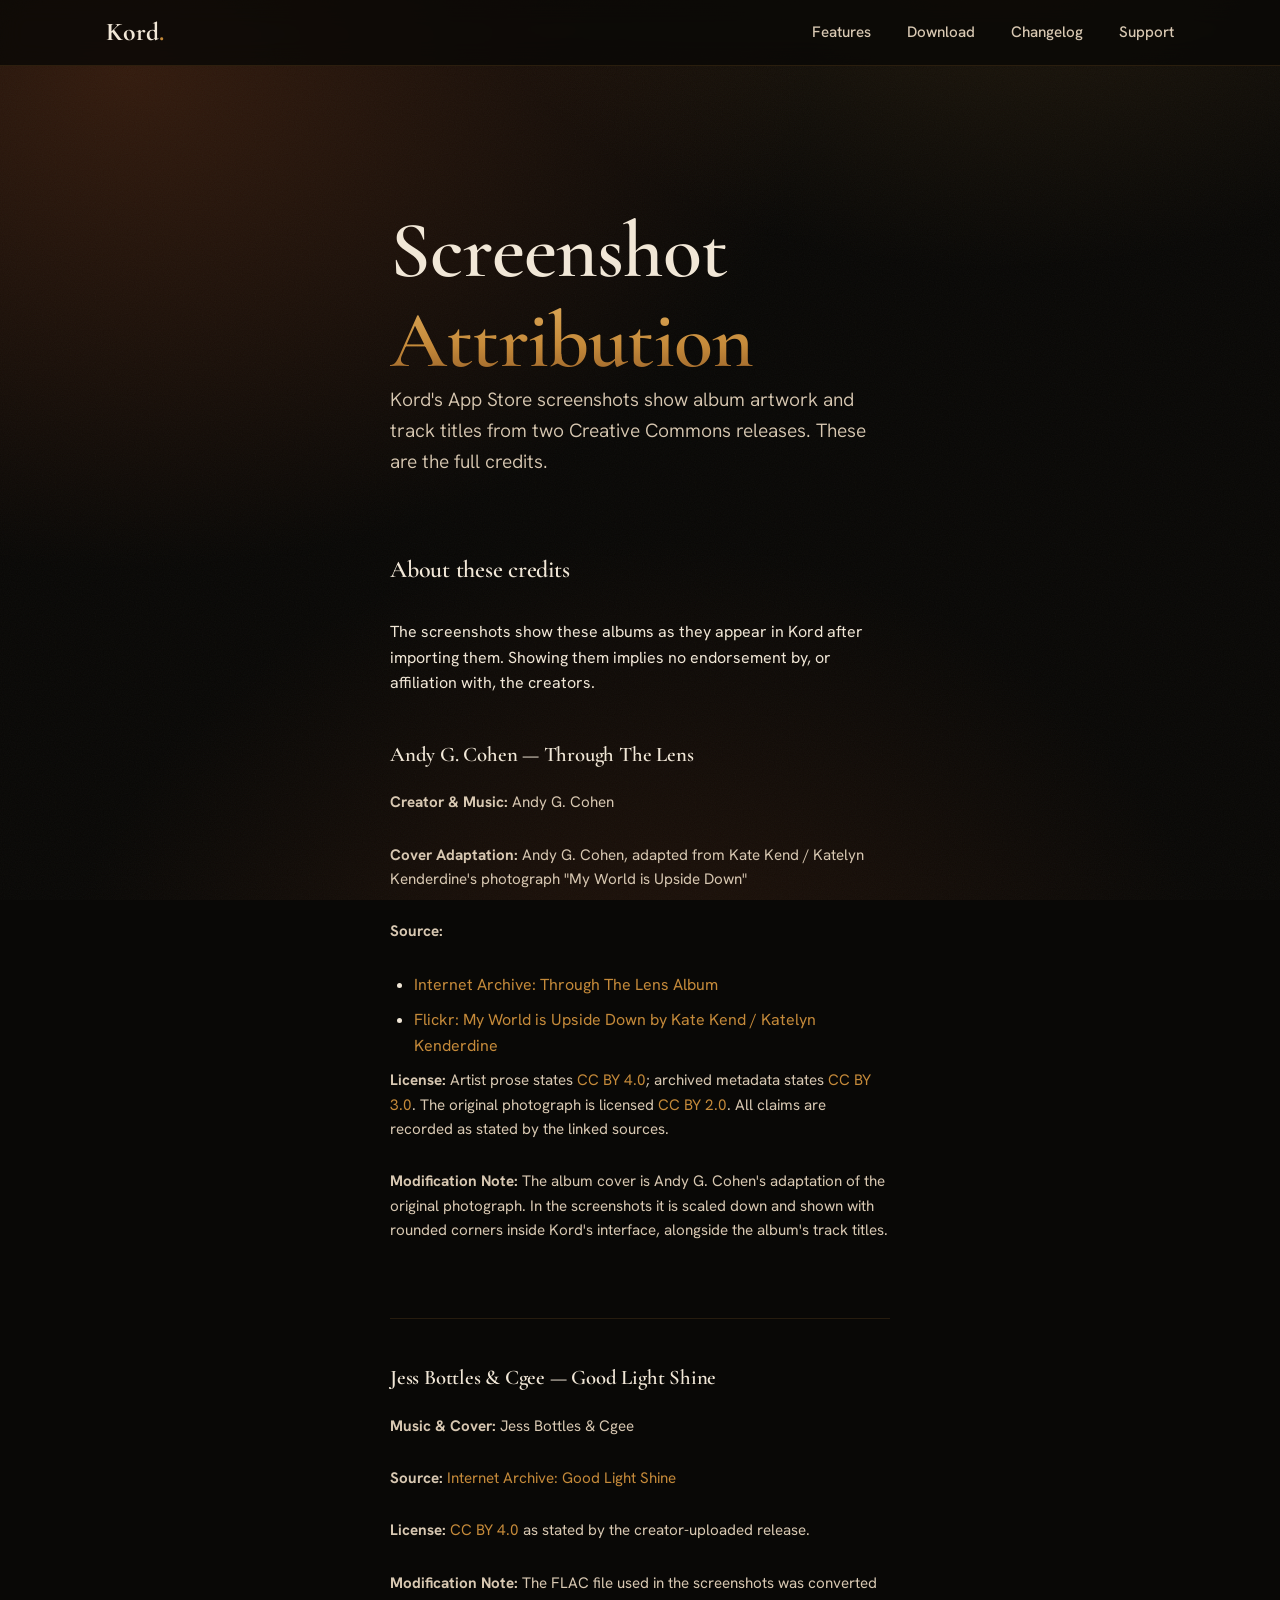
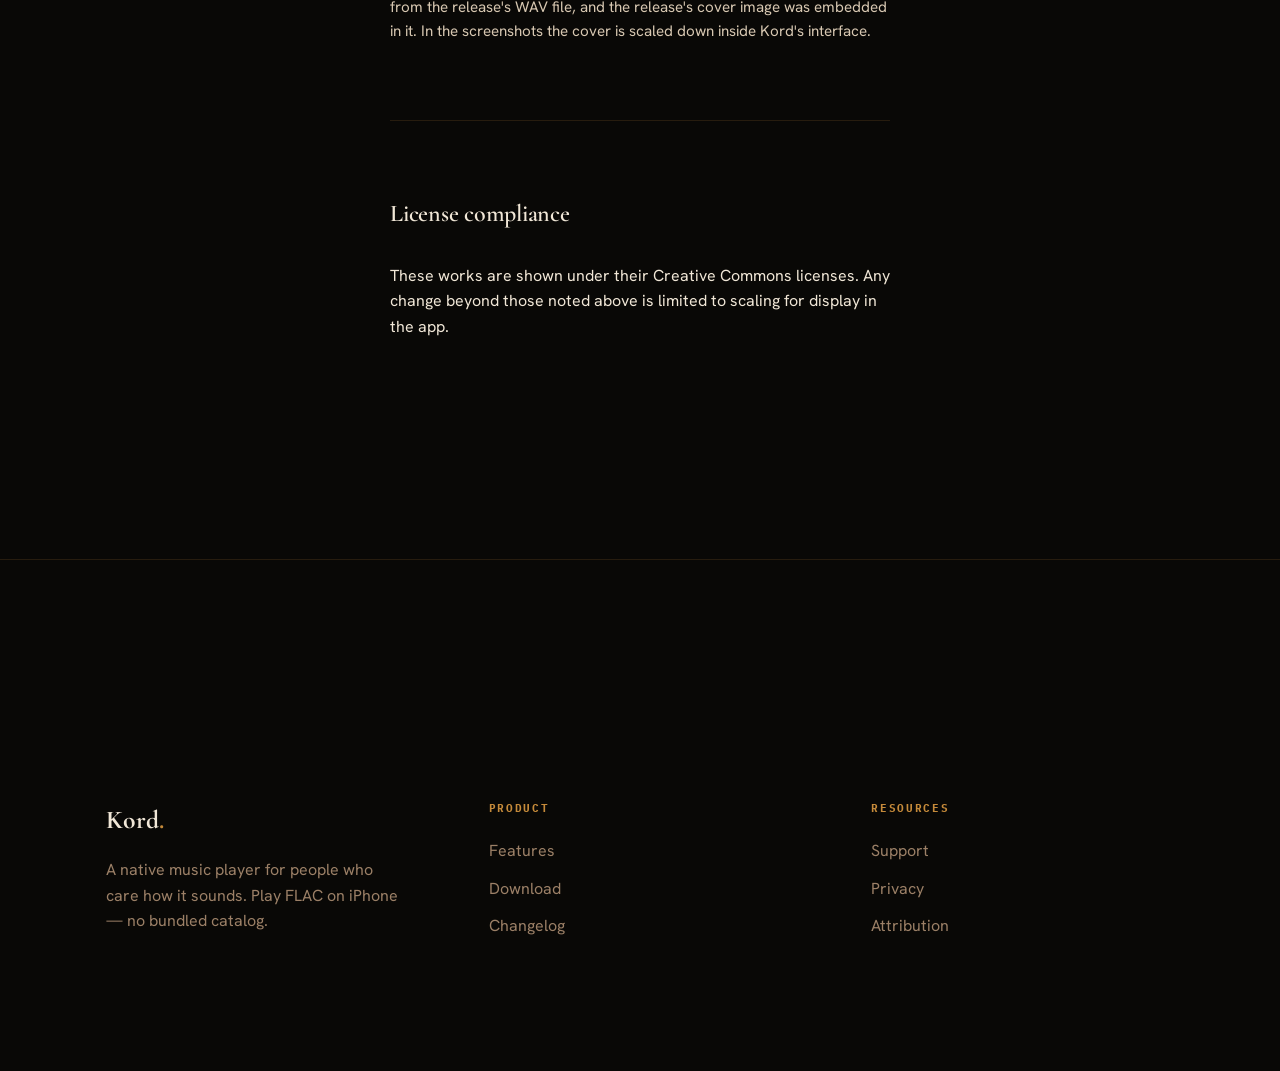
==== attribution/index.html @ 6faf9277 "Correct site copy for the iPhone v1 launch and add screenshot credits Remove iOS 17, Mac, paid, loca" ====
<!DOCTYPE html>
<html lang="en">
<head>
<meta charset="UTF-8" />
<meta name="viewport" content="width=device-width, initial-scale=1.0" />
<link rel="preconnect" href="https://fonts.googleapis.com" />
<link rel="preconnect" href="https://fonts.gstatic.com" crossorigin />
<title>Screenshot Attribution — Kord</title>
<meta name="description" content="Credits for Creative Commons music and artwork featured in Kord screenshots." />
<meta property="og:type" content="website" />
<meta property="og:title" content="Screenshot Attribution — Kord" />
<meta property="og:description" content="Credits for Creative Commons music and artwork featured in Kord screenshots." />
<meta property="og:image" content="https://kordsound.com/assets/og.png" />
<meta property="og:image:width" content="2400" />
<meta property="og:image:height" content="1260" />
<meta property="og:url" content="https://kordsound.com/attribution/" />
<meta property="og:site_name" content="Kord" />
<meta name="twitter:card" content="summary_large_image" />
<meta name="twitter:image" content="https://kordsound.com/assets/og.png" />
<meta name="theme-color" content="#3A1E0F" />
<link rel="icon" type="image/png" href="../assets/kord-logo.png" />
<link rel="apple-touch-icon" href="../assets/kord-logo.png" />
<link rel="canonical" href="https://kordsound.com/attribution/" />
<style id="kord-css">
/* ============================================================
   KORD — site stylesheet
   Warm, premium audiophile. Espresso + near-black + amber gold.
   Palette pulled from the app's BrandPalette.swift.
   ============================================================ */

@import url('https://fonts.googleapis.com/css2?family=Cormorant+Garamond:ital,wght@0,400;0,500;0,600;0,700;1,500&family=Hanken+Grotesk:wght@300;400;500;600;700&family=IBM+Plex+Mono:wght@400;500&display=swap');

:root {
  /* Brand fields */
  --near-black:   #090806;
  --surface:      #13110D;
  --espresso:     #3A1E0F;
  --shadow-brown: #251207;
  --walnut:       #5A2F16;

  /* Gold / accent */
  --gold:    #C58A3A;
  --gold-hi: #E0AD5D;
  --bronze:  #8A5524;

  /* Text */
  --text:        #F1E7D7;
  --text-soft:   #D8C8B2;
  --text-muted:  #9C8067;
  --text-faint:  #6E5A47;

  /* Lines & glass */
  --line:        rgba(197, 138, 58, 0.16);
  --line-strong: rgba(197, 138, 58, 0.30);
  --glass:       rgba(36, 24, 14, 0.55);

  /* Type */
  --serif: 'Cormorant Garamond', 'Times New Roman', Georgia, serif;
  --sans:  'Hanken Grotesk', -apple-system, BlinkMacSystemFont, 'Segoe UI', sans-serif;
  --mono:  'IBM Plex Mono', ui-monospace, 'SF Mono', Menlo, monospace;

  /* Layout */
  --maxw: 1180px;
  --gutter: clamp(20px, 5vw, 56px);
  --radius: 16px;
  --radius-sm: 10px;

  --ease: cubic-bezier(0.22, 0.61, 0.36, 1);
}

*, *::before, *::after { box-sizing: border-box; }

html { -webkit-text-size-adjust: 100%; scroll-behavior: smooth; }

body {
  margin: 0;
  font-family: var(--sans);
  font-weight: 400;
  color: var(--text);
  background: var(--near-black);
  line-height: 1.6;
  -webkit-font-smoothing: antialiased;
  text-rendering: optimizeLegibility;
  overflow-x: hidden;
}

body::before {
  content: "";
  position: fixed;
  inset: 0;
  z-index: -2;
  background:
    radial-gradient(900px 600px at 78% -10%, rgba(197,138,58,0.14), transparent 60%),
    radial-gradient(1100px 800px at 10% 8%, rgba(58,30,15,0.85), transparent 62%),
    radial-gradient(1000px 900px at 50% 120%, rgba(58,30,15,0.55), transparent 60%),
    var(--near-black);
}
body::after {
  content: "";
  position: fixed;
  inset: 0;
  z-index: -1;
  pointer-events: none;
  opacity: 0.04;
  background-image: url("data:image/svg+xml,%3Csvg xmlns='http://www.w3.org/2000/svg' width='160' height='160'%3E%3Cfilter id='n'%3E%3CfeTurbulence type='fractalNoise' baseFrequency='0.85' numOctaves='2' stitchTiles='stitch'/%3E%3C/filter%3E%3Crect width='100%25' height='100%25' filter='url(%23n)'/%3E%3C/svg%3E");
}

img { max-width: 100%; display: block; }
a { color: inherit; text-decoration: none; }

.container {
  width: 100%;
  max-width: var(--maxw);
  margin-inline: auto;
  padding-inline: var(--gutter);
}
.section { padding-block: clamp(64px, 12vw, 140px); }
.section--tight { padding-block: clamp(48px, 8vw, 96px); }

.eyebrow {
  font-family: var(--mono);
  font-size: 12px;
  letter-spacing: 0.22em;
  text-transform: uppercase;
  color: var(--gold);
  margin: 0 0 18px;
  display: inline-flex;
  align-items: center;
  gap: 10px;
}
.eyebrow::before {
  content: "";
  width: 22px; height: 1px;
  background: var(--gold);
  opacity: 0.6;
}

h1, h2, h3 {
  font-family: var(--serif);
  font-weight: 600;
  line-height: 1.08;
  letter-spacing: -0.01em;
  color: var(--text);
  margin: 0;
  text-wrap: pretty;
}
.display {
  font-size: clamp(2.6rem, 6.6vw, 5rem);
  font-weight: 600;
  line-height: 1.12;
  text-wrap: pretty;
}
.h2 { font-size: clamp(2rem, 4.6vw, 3.4rem); }
.h3 { font-size: clamp(1.4rem, 2.6vw, 1.9rem); }

.lead {
  font-size: clamp(1.05rem, 1.5vw, 1.28rem);
  color: var(--text-soft);
  max-width: 56ch;
  font-weight: 350;
  text-wrap: pretty;
}
.muted { color: var(--text-muted); }

.gold-text {
  background: linear-gradient(180deg, var(--gold-hi), var(--gold) 55%, var(--bronze));
  -webkit-background-clip: text;
  background-clip: text;
  color: transparent;
}

.btn {
  display: inline-flex;
  align-items: center;
  justify-content: center;
  gap: 9px;
  font-family: var(--sans);
  font-weight: 600;
  font-size: 0.98rem;
  line-height: 1;
  padding: 14px 22px;
  border-radius: 999px;
  border: 1px solid transparent;
  cursor: pointer;
  transition: transform .25s var(--ease), box-shadow .25s var(--ease),
              background .25s var(--ease), border-color .25s var(--ease);
  white-space: nowrap;
}
.btn:active { transform: translateY(1px) scale(0.99); }
.btn--gold {
  color: #20120A;
  background: linear-gradient(180deg, var(--gold-hi), var(--gold) 70%);
  box-shadow: 0 1px 0 rgba(255,236,200,0.45) inset, 0 10px 30px -10px rgba(197,138,58,0.7);
}
.btn--gold:hover {
  transform: translateY(-2px);
  box-shadow: 0 1px 0 rgba(255,236,200,0.55) inset, 0 16px 40px -12px rgba(197,138,58,0.85);
}
.btn--ghost {
  color: var(--text);
  background: transparent;
  border-color: var(--line-strong);
}
.btn--ghost:hover {
  border-color: var(--gold-hi);
  background: rgba(197, 138, 58, 0.06);
}

.site-header {
  position: sticky;
  top: 0;
  z-index: 1000;
  background: rgba(9,8,6,0.8);
  backdrop-filter: blur(12px);
  border-bottom: 1px solid var(--line);
  padding-block: 12px;
}
.site-header__inner {
  display: flex;
  justify-content: space-between;
  align-items: center;
  gap: 20px;
}
.wordmark { font-family: var(--serif); font-size: 1.6rem; font-weight: 700; }
.wordmark .dot { color: var(--gold); }
.wordmark--gold { color: var(--text); }

.nav__links {
  list-style: none;
  display: flex;
  gap: clamp(14px, 3vw, 36px);
  margin: 0;
  padding: 0;
  font-size: 0.95rem;
  font-weight: 500;
}
.nav__links a {
  color: var(--text-soft);
  transition: color .2s var(--ease);
}
.nav__links a:hover { color: var(--text); }
.nav__links [aria-current] { color: var(--gold); }

@media (max-width: 760px) {
  .nav { display: none; }
  .nav.is-open { display: flex; flex-direction: column; position: absolute; width: 100%; top: 100%; }
  .nav.is-open .nav__links { flex-direction: column; gap: 12px; padding: var(--gutter); }
}

.site-footer {
  border-top: 1px solid var(--line);
  padding-block: clamp(64px, 12vw, 120px);
  color: var(--text-muted);
}
.footer-grid {
  display: grid;
  grid-template-columns: repeat(3, 1fr);
  gap: clamp(48px, 8vw, 80px);
  margin-top: clamp(64px, 12vw, 120px);
}
.footer-col h4 {
  font-family: var(--mono);
  font-size: 11px;
  letter-spacing: 0.15em;
  text-transform: uppercase;
  color: var(--gold);
  margin: 0 0 20px;
}
.footer-col ul { list-style: none; padding: 0; margin: 0; }
.footer-col li { margin-bottom: 12px; }
.footer-col a { color: var(--text-muted); transition: color .2s var(--ease); }
.footer-col a:hover { color: var(--text); }

.prose {
  max-width: 68ch;
  margin-bottom: clamp(48px, 8vw, 80px);
}
.prose p { margin: 0 0 clamp(18px, 2.5vw, 28px); }
.prose h2 { margin: clamp(48px, 8vw, 80px) 0 clamp(24px, 4vw, 36px); }
.prose h3 {
  font-family: var(--serif);
  font-size: 1.3rem;
  font-weight: 600;
  margin: clamp(32px, 5vw, 48px) 0 clamp(16px, 2vw, 24px);
  color: var(--text);
}
.prose a { color: var(--gold); transition: color .2s; }
.prose a:hover { color: var(--gold-hi); }
.prose ul, .prose ol { padding-left: 1.5em; }
.prose li { margin-bottom: 10px; }

.credit-item {
  margin-bottom: clamp(36px, 6vw, 48px);
  padding-bottom: clamp(36px, 6vw, 48px);
  border-bottom: 1px solid var(--line);
}
.credit-item:last-child { border-bottom: none; }
.credit-title {
  font-size: 1.1rem;
  font-weight: 600;
  color: var(--text);
  margin: 0 0 10px;
}
.credit-detail {
  font-size: 0.95rem;
  color: var(--text-soft);
  margin: 8px 0;
  line-height: 1.6;
}

@media (max-width: 760px) {
  .footer-grid { grid-template-columns: 1fr; }
  .nav.is-open .nav__cta { display: flex; padding: 8px var(--gutter) 20px; position: absolute; left: 0; right: 0; top: calc(68px + 270px); background: rgba(9,8,6,0.97); }
}
</style>
</head>
<body>

<!-- ============ HEADER (shared) ============ -->
<header class="site-header">
  <div class="container site-header__inner">
    <a class="wordmark wordmark--gold" href="/" aria-label="Kord home">Kord<span class="dot">.</span></a>
    <nav class="nav" aria-label="Primary">
      <ul class="nav__links">
        <li><a href="/features">Features</a></li>
        <li><a href="/download">Download</a></li>
        <li><a href="/changelog">Changelog</a></li>
        <li><a href="/support">Support</a></li>
      </ul>
    </nav>
  </div>
</header>

<main>
  <!-- ============ CONTENT ============ -->
  <section class="section" data-screen-label="Attribution">
    <div class="container prose">
      <h1 class="display">Screenshot <span class="gold-text">Attribution</span></h1>
      <p class="lead">Kord's App Store screenshots show album artwork and track titles from two Creative Commons releases. These are the full credits.</p>

      <h2>About these credits</h2>
      <p>The screenshots show these albums as they appear in Kord after importing them. Showing them implies no endorsement by, or affiliation with, the creators.</p>

      <div class="credit-item">
        <h3 class="credit-title">Andy G. Cohen — Through The Lens</h3>
        <p class="credit-detail"><strong>Creator & Music:</strong> Andy G. Cohen</p>
        <p class="credit-detail"><strong>Cover Adaptation:</strong> Andy G. Cohen, adapted from Kate Kend / Katelyn Kenderdine's photograph "My World is Upside Down"</p>
        <p class="credit-detail"><strong>Source:</strong></p>
        <ul style="margin: 8px 0;">
          <li><a href="https://archive.org/details/Andy_G._Cohen_-_Through_The_Lens_Album" target="_blank">Internet Archive: Through The Lens Album</a></li>
          <li><a href="https://www.flickr.com/photos/kmk7702/5901601633/" target="_blank">Flickr: My World is Upside Down by Kate Kend / Katelyn Kenderdine</a></li>
        </ul>
        <p class="credit-detail"><strong>License:</strong> Artist prose states <a href="https://creativecommons.org/licenses/by/4.0/" target="_blank">CC BY 4.0</a>; archived metadata states <a href="https://creativecommons.org/licenses/by/3.0/" target="_blank">CC BY 3.0</a>. The original photograph is licensed <a href="https://creativecommons.org/licenses/by/2.0/" target="_blank">CC BY 2.0</a>. All claims are recorded as stated by the linked sources.</p>
        <p class="credit-detail"><strong>Modification Note:</strong> The album cover is Andy G. Cohen's adaptation of the original photograph. In the screenshots it is scaled down and shown with rounded corners inside Kord's interface, alongside the album's track titles.</p>
      </div>

      <div class="credit-item">
        <h3 class="credit-title">Jess Bottles & Cgee — Good Light Shine</h3>
        <p class="credit-detail"><strong>Music & Cover:</strong> Jess Bottles & Cgee</p>
        <p class="credit-detail"><strong>Source:</strong> <a href="https://archive.org/details/GoodLightShine" target="_blank">Internet Archive: Good Light Shine</a></p>
        <p class="credit-detail"><strong>License:</strong> <a href="https://creativecommons.org/licenses/by/4.0/" target="_blank">CC BY 4.0</a> as stated by the creator-uploaded release.</p>
        <p class="credit-detail"><strong>Modification Note:</strong> The FLAC file used in the screenshots was converted from the release's WAV file, and the release's cover image was embedded in it. In the screenshots the cover is scaled down inside Kord's interface.</p>
      </div>

      <h2>License compliance</h2>
      <p>These works are shown under their Creative Commons licenses. Any change beyond those noted above is limited to scaling for display in the app.</p>
    </div>
  </section>
</main>

<!-- ============ FOOTER (shared) ============ -->
<footer class="site-footer">
  <div class="container">
    <div class="footer-grid">
      <div class="footer-col">
        <div class="wordmark wordmark--gold">Kord<span class="dot">.</span></div>
        <p>A native music player for people who care how it sounds. Play FLAC on iPhone — no bundled catalog.</p>
      </div>
      <div class="footer-col">
        <h4>Product</h4>
        <ul>
          <li><a href="/features">Features</a></li>
          <li><a href="/download">Download</a></li>
          <li><a href="/changelog">Changelog</a></li>
        </ul>
      </div>
      <div class="footer-col">
        <h4>Resources</h4>
        <ul>
          <li><a href="/support">Support</a></li>
          <li><a href="/privacy">Privacy</a></li>
          <li><a href="/attribution">Attribution</a></li>
        </ul>
      </div>
    </div>
  </div>
</footer>

<script id="kord-js">
document.addEventListener('DOMContentLoaded', () => {
  const toggleNav = document.querySelector('[aria-expanded]');
  const nav = document.querySelector('.nav');
  if (toggleNav && nav) {
    toggleNav.addEventListener('click', () => {
      const isOpen = toggleNav.getAttribute('aria-expanded') === 'true';
      toggleNav.setAttribute('aria-expanded', !isOpen);
      nav.classList.toggle('is-open');
    });
  }
});
</script>
</body>
</html>
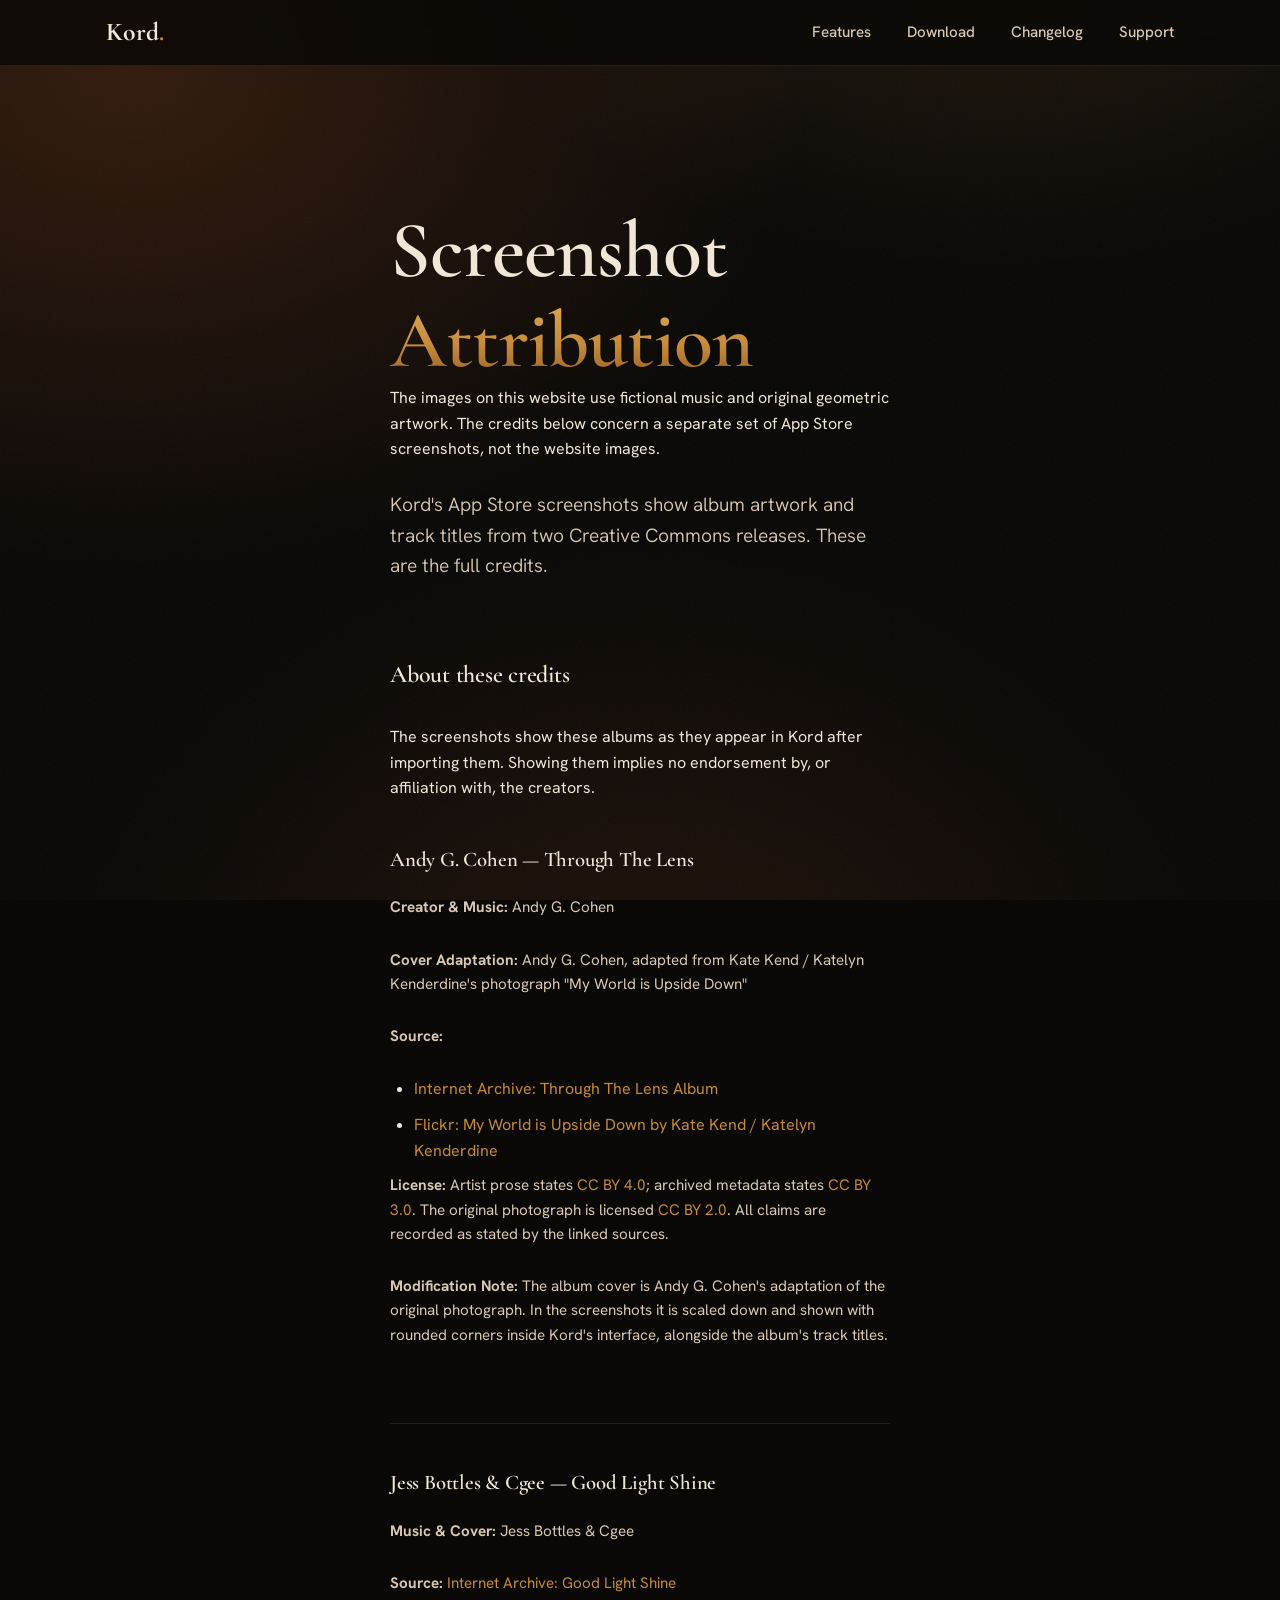
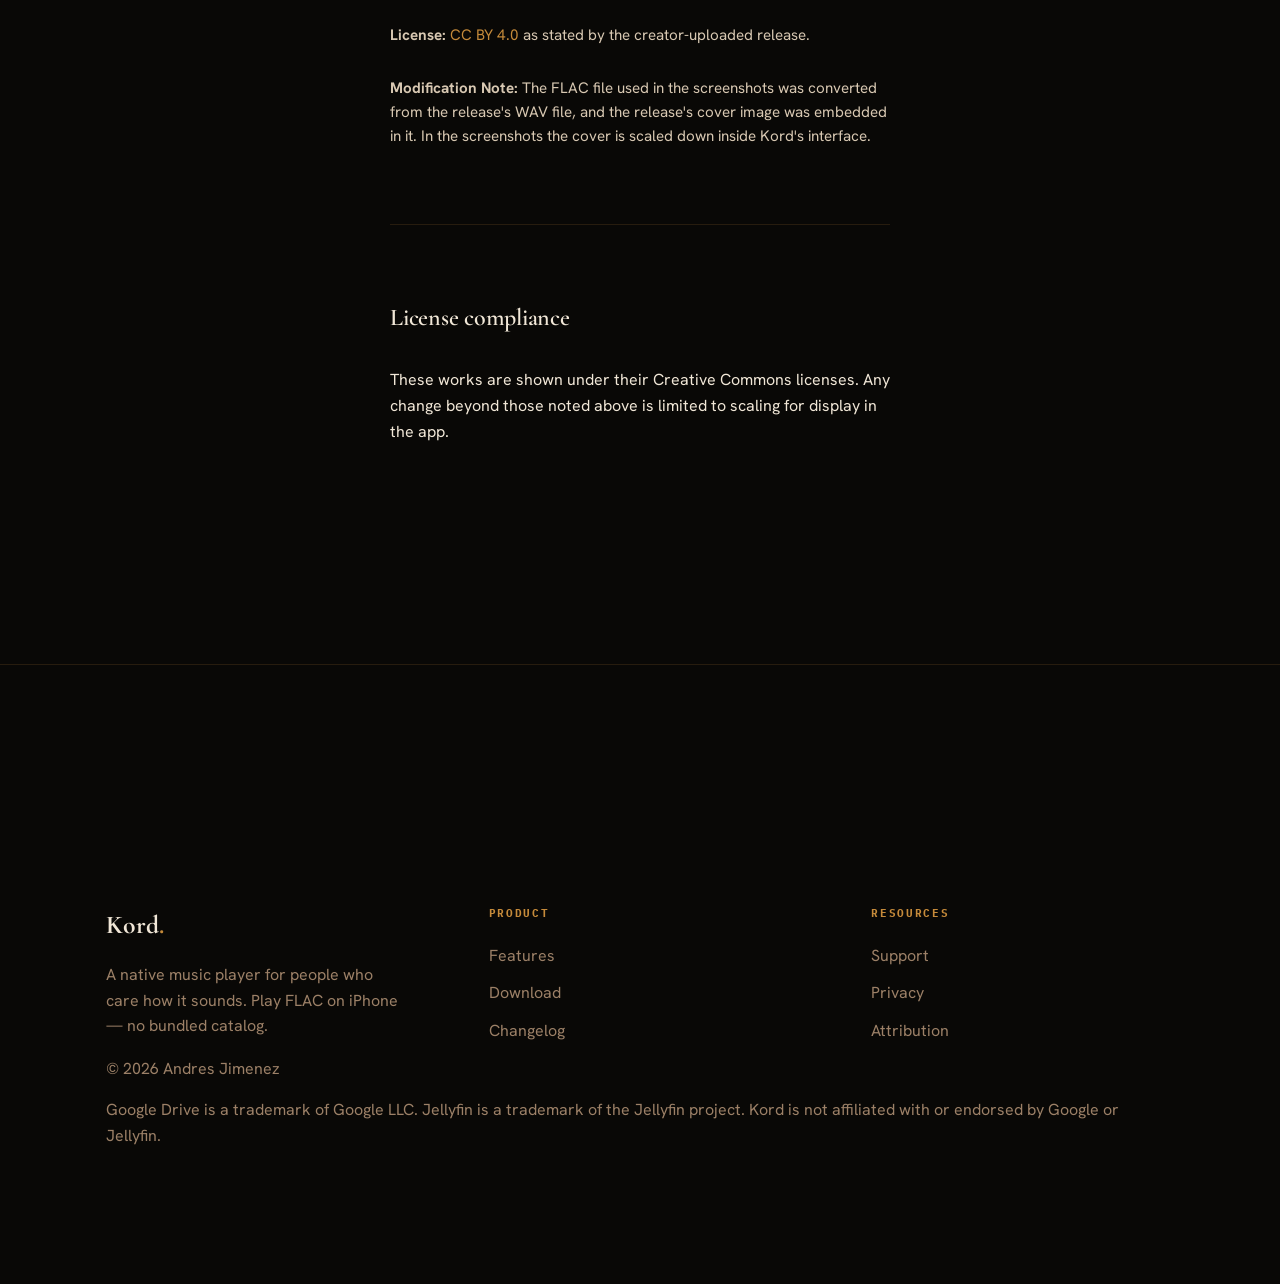
==== commit 7b93a7a2: "Update privacy policy and terms for build 5, remove the broken waitlist form, and replace real-album" ====
--- a/attribution/index.html
+++ b/attribution/index.html
@@ -336,6 +336,7 @@
   <section class="section" data-screen-label="Attribution">
     <div class="container prose">
       <h1 class="display">Screenshot <span class="gold-text">Attribution</span></h1>
+      <p>The images on this website use fictional music and original geometric artwork. The credits below concern a separate set of App Store screenshots, not the website images.</p>
       <p class="lead">Kord's App Store screenshots show album artwork and track titles from two Creative Commons releases. These are the full credits.</p>
 
       <h2>About these credits</h2>
@@ -393,6 +394,10 @@
         </ul>
       </div>
     </div>
+    <div class="footer-bottom">
+      <span class="mono">© 2026 Andres Jimenez</span>
+      <p>Google Drive is a trademark of Google LLC. Jellyfin is a trademark of the Jellyfin project. Kord is not affiliated with or endorsed by Google or Jellyfin.</p>
+    </div>
   </div>
 </footer>
 
